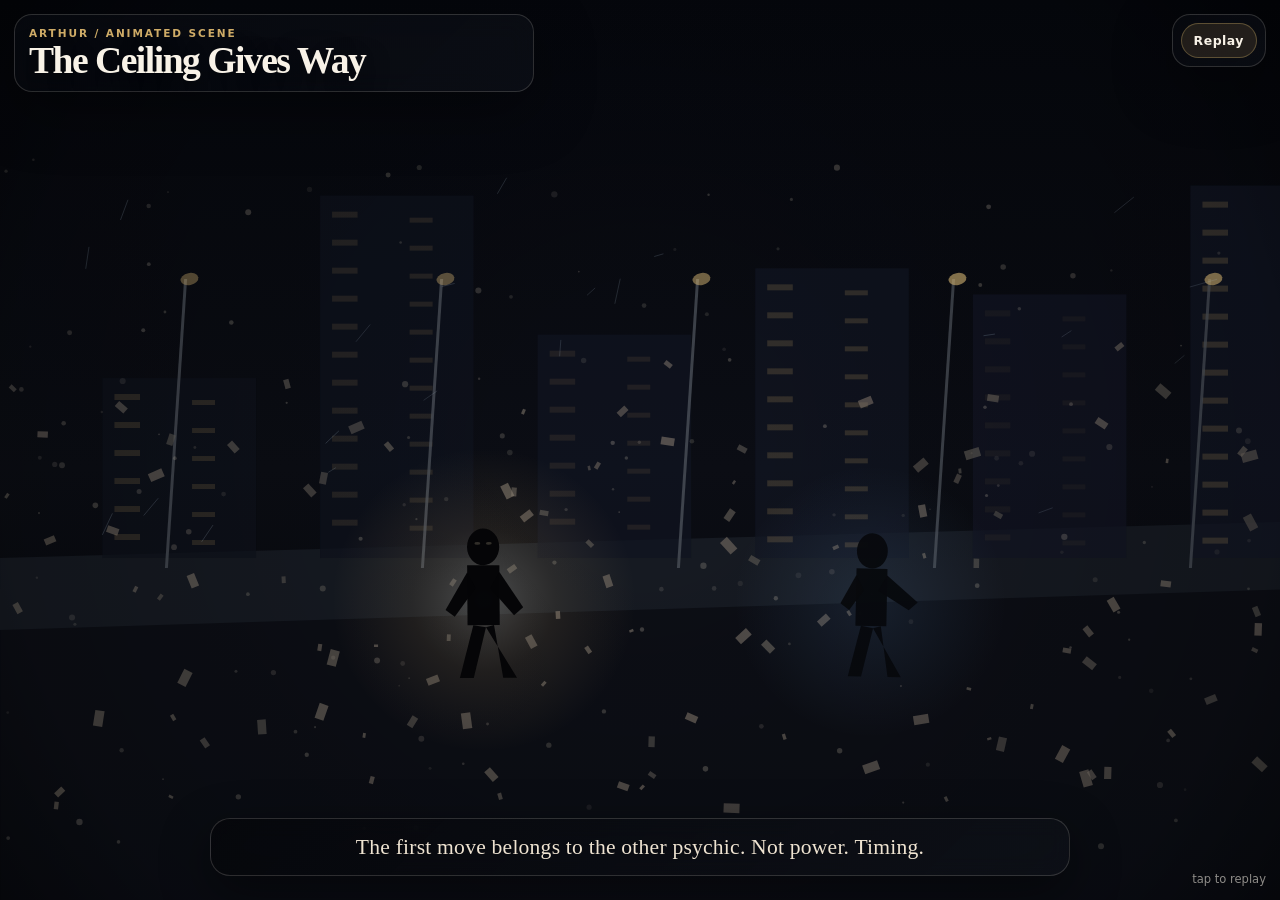
==== animations/arthur-psychic-break.html @ 686fafae "Add Arthur psychic break animation page" ====
<!doctype html>
<html lang="en">
<head>
  <meta charset="utf-8" />
  <meta name="viewport" content="width=device-width, initial-scale=1, viewport-fit=cover" />
  <meta name="theme-color" content="#05060a" />
  <title>Arthur — The Ceiling Gives Way</title>
  <style>
    :root {
      color-scheme: dark;
      --ink: #f8f2e7;
      --muted: #b9ad9c;
      --panel: rgba(7, 9, 14, 0.72);
      --line: rgba(248, 242, 231, 0.16);
      --gold: #d0ad68;
    }

    * { box-sizing: border-box; }

    html, body {
      margin: 0;
      width: 100%;
      min-height: 100%;
      overflow: hidden;
      background: #05060a;
      color: var(--ink);
      font-family: Inter, ui-sans-serif, system-ui, -apple-system, BlinkMacSystemFont, "Segoe UI", sans-serif;
    }

    body {
      touch-action: manipulation;
      user-select: none;
    }

    canvas {
      display: block;
      width: 100vw;
      height: 100vh;
      background: #05060a;
    }

    .hud {
      position: fixed;
      left: max(14px, env(safe-area-inset-left));
      right: max(14px, env(safe-area-inset-right));
      top: max(14px, env(safe-area-inset-top));
      display: flex;
      justify-content: space-between;
      gap: 12px;
      pointer-events: none;
      z-index: 4;
    }

    .title-card,
    .controls {
      border: 1px solid var(--line);
      border-radius: 18px;
      background: linear-gradient(135deg, rgba(8, 10, 16, 0.72), rgba(18, 22, 31, 0.44));
      box-shadow: 0 18px 60px rgba(0, 0, 0, 0.38);
      backdrop-filter: blur(12px);
    }

    .title-card {
      width: min(520px, 72vw);
      padding: 12px 14px;
    }

    .eyebrow {
      margin: 0 0 4px;
      color: var(--gold);
      text-transform: uppercase;
      letter-spacing: 0.18em;
      font-size: 0.66rem;
      font-weight: 800;
    }

    h1 {
      margin: 0;
      font-family: Georgia, "Times New Roman", serif;
      font-size: clamp(1.3rem, 4.8vw, 2.35rem);
      line-height: 0.96;
      letter-spacing: -0.04em;
      text-shadow: 0 8px 24px rgba(0, 0, 0, 0.55);
    }

    .controls {
      align-self: start;
      padding: 8px;
      pointer-events: auto;
      display: flex;
      gap: 8px;
    }

    button {
      appearance: none;
      border: 1px solid rgba(208, 173, 104, 0.34);
      border-radius: 999px;
      padding: 9px 12px;
      color: var(--ink);
      background: rgba(208, 173, 104, 0.13);
      font: inherit;
      font-size: 0.78rem;
      font-weight: 800;
      letter-spacing: 0.04em;
    }

    .caption {
      position: fixed;
      left: 50%;
      bottom: max(24px, env(safe-area-inset-bottom));
      width: min(860px, calc(100vw - 28px));
      transform: translateX(-50%);
      padding: 14px 16px;
      border: 1px solid var(--line);
      border-radius: 20px;
      background: linear-gradient(135deg, rgba(5, 6, 10, 0.74), rgba(18, 21, 29, 0.46));
      color: #eee3d1;
      font-family: Georgia, "Times New Roman", serif;
      font-size: clamp(1.02rem, 3.4vw, 1.35rem);
      line-height: 1.3;
      text-align: center;
      letter-spacing: 0.01em;
      box-shadow: 0 16px 50px rgba(0, 0, 0, 0.45);
      backdrop-filter: blur(10px);
      opacity: 0;
      transition: opacity 420ms ease;
      z-index: 3;
      pointer-events: none;
    }

    .caption.visible { opacity: 1; }

    .tap-note {
      position: fixed;
      right: max(14px, env(safe-area-inset-right));
      bottom: max(14px, env(safe-area-inset-bottom));
      color: rgba(248, 242, 231, 0.56);
      font-size: 0.72rem;
      pointer-events: none;
      z-index: 2;
    }

    @media (max-width: 640px) {
      .hud {
        align-items: flex-start;
      }

      .title-card {
        width: min(72vw, 360px);
        padding: 10px 12px;
      }

      .controls {
        padding: 6px;
      }

      button {
        padding: 8px 10px;
        font-size: 0.72rem;
      }

      .tap-note { display: none; }
    }
  </style>
</head>
<body>
  <canvas id="scene" aria-label="Animated psychic battle scene: Arthur holds back, then the room of the world gives way."></canvas>

  <div class="hud">
    <div class="title-card">
      <p class="eyebrow">Arthur / animated scene</p>
      <h1>The Ceiling Gives Way</h1>
    </div>
    <div class="controls" aria-label="Animation controls">
      <button id="replay" type="button">Replay</button>
    </div>
  </div>

  <div id="caption" class="caption"></div>
  <div class="tap-note">tap to replay</div>

  <script>
    const canvas = document.getElementById("scene");
    const ctx = canvas.getContext("2d", { alpha: false });
    const captionEl = document.getElementById("caption");
    const replayBtn = document.getElementById("replay");

    let width = 0;
    let height = 0;
    let dpr = 1;
    let startedAt = performance.now();
    let lastCaption = "";

    const duration = 32;
    const debris = [];
    const glass = [];
    const dust = [];
    const sparks = [];

    const rand = (min, max) => min + Math.random() * (max - min);
    const clamp = (v, min, max) => Math.max(min, Math.min(max, v));
    const easeInOut = (x) => x < 0.5 ? 2 * x * x : 1 - Math.pow(-2 * x + 2, 2) / 2;
    const easeOut = (x) => 1 - Math.pow(1 - x, 3);
    const easeIn = (x) => x * x * x;
    const pulse = (t, speed = 1) => (Math.sin(t * speed) + 1) / 2;
    const between = (t, a, b) => clamp((t - a) / (b - a), 0, 1);

    function resize() {
      dpr = Math.min(window.devicePixelRatio || 1, 2);
      width = Math.floor(window.innerWidth);
      height = Math.floor(window.innerHeight);
      canvas.width = Math.floor(width * dpr);
      canvas.height = Math.floor(height * dpr);
      canvas.style.width = width + "px";
      canvas.style.height = height + "px";
      ctx.setTransform(dpr, 0, 0, dpr, 0, 0);
      seedScene();
    }

    function seedScene() {
      debris.length = 0;
      glass.length = 0;
      dust.length = 0;
      sparks.length = 0;

      for (let i = 0; i < 130; i++) {
        debris.push({
          x: rand(-0.08, 1.08),
          y: rand(0.42, 0.9),
          base: rand(0.18, 1),
          r: rand(1.2, 4.8),
          a: rand(0, Math.PI * 2),
          spin: rand(-1.6, 1.6),
          lift: rand(0.04, 0.34),
          side: rand(-0.08, 0.08),
          delay: rand(0, 1)
        });
      }

      for (let i = 0; i < 70; i++) {
        glass.push({
          x: rand(0.06, 0.94),
          y: rand(0.2, 0.62),
          len: rand(8, 30),
          a: rand(-0.7, 0.7),
          speed: rand(0.4, 1.4),
          delay: rand(0, 1)
        });
      }

      for (let i = 0; i < 160; i++) {
        dust.push({
          x: rand(0, 1),
          y: rand(0.18, 0.95),
          r: rand(0.8, 3.2),
          speed: rand(0.05, 0.22),
          phase: rand(0, Math.PI * 2),
          opacity: rand(0.08, 0.26)
        });
      }

      for (let i = 0; i < 90; i++) {
        sparks.push({
          x: rand(0.18, 0.92),
          y: rand(0.18, 0.76),
          len: rand(4, 16),
          phase: rand(0, Math.PI * 2),
          speed: rand(1.5, 5),
          hot: Math.random() > 0.35
        });
      }
    }

    function reset() {
      startedAt = performance.now();
      lastCaption = "";
      captionEl.classList.remove("visible");
    }

    window.addEventListener("resize", resize, { passive: true });
    replayBtn.addEventListener("click", reset);
    canvas.addEventListener("click", reset);
    resize();

    function captionFor(t) {
      if (t < 2.2) return "";
      if (t < 6.4) return "The first move belongs to the other psychic. Not power. Timing.";
      if (t < 11.2) return "Arthur gives ground because there are people behind him, glass above him, traffic still moving in the dark.";
      if (t < 16.8) return "The trap tightens. For three seconds it almost looks like winning.";
      if (t < 22.8) return "Then the street understands what Arthur has been doing: holding it together.";
      if (t < 27.8) return "He stops choosing a ceiling.";
      if (t < 31.2) return "The other psychic is still alive because Arthur notices himself in time.";
      return "";
    }

    function setCaption(text) {
      if (text === lastCaption) return;
      lastCaption = text;
      if (!text) {
        captionEl.classList.remove("visible");
        return;
      }
      captionEl.textContent = text;
      captionEl.classList.add("visible");
    }

    function background(t, shakeX, shakeY, rupture) {
      const g = ctx.createLinearGradient(0, 0, 0, height);
      g.addColorStop(0, `rgb(${Math.floor(5 + rupture * 22)}, ${Math.floor(7 + rupture * 18)}, ${Math.floor(13 + rupture * 28)})`);
      g.addColorStop(0.52, `rgb(${Math.floor(11 + rupture * 34)}, ${Math.floor(13 + rupture * 22)}, ${Math.floor(20 + rupture * 36)})`);
      g.addColorStop(1, "#05060a");
      ctx.fillStyle = g;
      ctx.fillRect(0, 0, width, height);

      ctx.save();
      ctx.translate(shakeX * 0.4, shakeY * 0.35);

      const horizon = height * 0.62;
      ctx.fillStyle = "rgba(12, 15, 22, 0.92)";
      ctx.fillRect(0, horizon, width, height - horizon);

      ctx.fillStyle = "rgba(24, 29, 38, 0.84)";
      ctx.beginPath();
      ctx.moveTo(0, horizon);
      ctx.lineTo(width, horizon - height * 0.04);
      ctx.lineTo(width, horizon + height * 0.035);
      ctx.lineTo(0, horizon + height * 0.08);
      ctx.closePath();
      ctx.fill();

      for (let i = 0; i < 6; i++) {
        const x = width * (0.08 + i * 0.17);
        const bh = height * randStable(i, 0.2, 0.48);
        ctx.fillStyle = `rgba(${14 + i}, ${18 + i}, ${28 + i * 2}, 0.72)`;
        ctx.fillRect(x, horizon - bh, width * 0.12, bh);

        const flicker = pulse(t * (2.4 + i * 0.31) + i, 1);
        ctx.fillStyle = `rgba(208, 173, 104, ${0.05 + flicker * 0.15})`;
        for (let y = horizon - bh + 16; y < horizon - 20; y += 28) {
          ctx.fillRect(x + 12, y, width * 0.02, 6);
          ctx.fillRect(x + width * 0.07, y + 6, width * 0.018, 5);
        }
      }

      for (let i = 0; i < 5; i++) {
        const x = width * (0.13 + i * 0.2);
        const broken = between(t, 7 + i * 0.75, 8.7 + i * 0.75);
        const glow = (1 - broken) * (0.38 + pulse(t * 10 + i) * 0.28) + rupture * 0.36;
        ctx.strokeStyle = "rgba(81, 86, 95, 0.72)";
        ctx.lineWidth = 3;
        ctx.beginPath();
        ctx.moveTo(x, horizon + 10);
        ctx.lineTo(x + width * 0.015, height * 0.31);
        ctx.stroke();
        ctx.fillStyle = `rgba(224, 190, 120, ${glow})`;
        ctx.beginPath();
        ctx.ellipse(x + width * 0.018, height * 0.31, 9 + rupture * 16, 6 + rupture * 8, -0.2, 0, Math.PI * 2);
        ctx.fill();
      }

      ctx.restore();
    }

    function randStable(seed, min, max) {
      const n = Math.sin(seed * 999.123) * 43758.5453;
      return min + (n - Math.floor(n)) * (max - min);
    }

    function drawDust(t, pressure, rupture) {
      ctx.save();
      for (const p of dust) {
        const swirl = pressure * 22 + rupture * 70;
        const x = p.x * width + Math.sin(t * p.speed + p.phase) * (18 + swirl);
        const y = p.y * height + Math.cos(t * p.speed * 0.8 + p.phase) * (12 + swirl * 0.4) - rupture * height * 0.1;
        ctx.fillStyle = `rgba(207, 196, 177, ${p.opacity + pressure * 0.08 + rupture * 0.14})`;
        ctx.beginPath();
        ctx.arc(x, y, p.r + rupture * 2, 0, Math.PI * 2);
        ctx.fill();
      }
      ctx.restore();
    }

    function drawDebris(t, pressure, arthurWake, rupture) {
      const cx = width * 0.46;
      const cy = height * 0.6;
      for (const d of debris) {
        const liftStart = clamp((pressure - d.delay * 0.2) / 0.9, 0, 1);
        const lift = easeOut(liftStart);
        const orbit = arthurWake * (0.4 + d.base * 0.8) + rupture * 2.2;
        let x = d.x * width + d.side * width * pressure + Math.sin(t * (0.7 + d.base) + d.a) * orbit * 42;
        let y = d.y * height - lift * d.lift * height + Math.cos(t * (0.8 + d.base) + d.a) * orbit * 28;

        if (arthurWake > 0) {
          const dx = x - cx;
          const dy = y - cy;
          const dist = Math.max(36, Math.hypot(dx, dy));
          const pull = arthurWake * 100;
          const tangent = Math.atan2(dy, dx) + Math.PI / 2;
          x += Math.cos(tangent) * pull * d.base;
          y += Math.sin(tangent) * pull * d.base;
          x += dx / dist * rupture * 130;
          y += dy / dist * rupture * 92;
        }

        ctx.save();
        ctx.translate(x, y);
        ctx.rotate(d.a + t * d.spin + rupture * d.spin * 4);
        ctx.fillStyle = `rgba(${84 + d.base * 55}, ${82 + d.base * 45}, ${78 + d.base * 36}, ${0.55 + pressure * 0.3})`;
        ctx.fillRect(-d.r * 1.7, -d.r, d.r * 3.4, d.r * 2);
        ctx.restore();
      }
    }

    function drawGlass(t, pressure, rupture) {
      ctx.save();
      ctx.lineCap = "round";
      for (const shard of glass) {
        const active = easeOut(clamp((pressure - shard.delay * 0.25) / 0.9, 0, 1));
        if (active <= 0) continue;
        const x = shard.x * width + Math.sin(t * shard.speed + shard.delay * 4) * active * 86;
        const y = shard.y * height + Math.cos(t * shard.speed) * active * 44 - active * 58 - rupture * 160;
        const alpha = 0.12 + active * 0.34 + rupture * 0.2;
        ctx.strokeStyle = `rgba(205, 230, 255, ${alpha})`;
        ctx.lineWidth = 1 + rupture * 1.4;
        ctx.beginPath();
        ctx.moveTo(x, y);
        ctx.lineTo(x + Math.cos(shard.a + t) * shard.len, y + Math.sin(shard.a + t) * shard.len);
        ctx.stroke();
      }
      ctx.restore();
    }

    function drawPsychicLattice(t, trap, rupture) {
      if (trap <= 0) return;
      const ax = width * 0.39;
      const ay = height * 0.58;
      const ox = width * 0.68;
      const oy = height * 0.54;

      ctx.save();
      ctx.globalCompositeOperation = "screen";
      for (let i = 0; i < 11; i++) {
        const p = i / 10;
        const sag = Math.sin(p * Math.PI) * height * (0.09 + rupture * 0.04);
        const jitter = (Math.sin(t * 10 + i) * 3 + rupture * randStable(i + 40, -18, 18)) * trap;
        ctx.strokeStyle = `rgba(129, 184, 255, ${0.08 + trap * 0.16})`;
        ctx.lineWidth = 1 + trap * 2 + rupture * 5;
        ctx.beginPath();
        ctx.moveTo(ox + jitter, oy - i * 7);
        ctx.quadraticCurveTo(width * (0.53 + Math.sin(t + i) * 0.02), height * 0.42 - sag + jitter, ax - jitter * 0.6, ay + i * 6);
        ctx.stroke();
      }
      ctx.restore();
    }

    function drawRings(t, arthurWake, rupture) {
      const cx = width * 0.43;
      const cy = height * 0.58;
      ctx.save();
      ctx.globalCompositeOperation = "screen";
      for (let i = 0; i < 7; i++) {
        const wave = (t * 0.62 + i * 0.14) % 1;
        const radius = (46 + wave * Math.max(width, height) * 0.7) * (0.8 + rupture * 0.6);
        const alpha = (1 - wave) * (arthurWake * 0.12 + rupture * 0.18);
        ctx.strokeStyle = `rgba(236, 225, 204, ${alpha})`;
        ctx.lineWidth = 1 + rupture * 5;
        ctx.beginPath();
        ctx.arc(cx, cy, radius, 0, Math.PI * 2);
        ctx.stroke();
      }
      ctx.restore();
    }

    function drawFigure(x, y, scale, pose, aura, isArthur) {
      ctx.save();
      ctx.translate(x, y);
      ctx.scale(scale, scale);

      if (aura > 0) {
        ctx.globalCompositeOperation = "screen";
        const rg = ctx.createRadialGradient(0, -42, 6, 0, -42, 120 + aura * 100);
        if (isArthur) {
          rg.addColorStop(0, `rgba(255, 248, 224, ${0.18 + aura * 0.38})`);
          rg.addColorStop(0.45, `rgba(210, 173, 104, ${0.08 + aura * 0.24})`);
          rg.addColorStop(1, "rgba(210, 173, 104, 0)");
        } else {
          rg.addColorStop(0, `rgba(119, 181, 255, ${0.1 + aura * 0.24})`);
          rg.addColorStop(1, "rgba(119, 181, 255, 0)");
        }
        ctx.fillStyle = rg;
        ctx.beginPath();
        ctx.arc(0, -42, 120 + aura * 100, 0, Math.PI * 2);
        ctx.fill();
        ctx.globalCompositeOperation = "source-over";
      }

      const lean = pose.lean || 0;
      ctx.rotate(lean);
      ctx.strokeStyle = isArthur ? "rgba(3, 3, 5, 0.96)" : "rgba(6, 8, 12, 0.94)";
      ctx.fillStyle = isArthur ? "rgba(5, 5, 7, 0.98)" : "rgba(8, 10, 14, 0.96)";
      ctx.lineCap = "round";
      ctx.lineJoin = "round";

      ctx.beginPath();
      ctx.ellipse(0, -88, 14, 16, 0, 0, Math.PI * 2);
      ctx.fill();

      ctx.fillRect(-14, -72, 28, 52);
      ctx.beginPath();
      ctx.moveTo(-14, -66);
      ctx.lineTo(-32 - (pose.armBack || 0), -34 + (pose.armY || 0));
      ctx.lineTo(-24 - (pose.armBack || 0), -28 + (pose.armY || 0));
      ctx.lineTo(-7, -52);
      ctx.closePath();
      ctx.fill();
      ctx.beginPath();
      ctx.moveTo(14, -66);
      ctx.lineTo(34 + (pose.armForward || 0), -36 + (pose.armY || 0));
      ctx.lineTo(26 + (pose.armForward || 0), -29 + (pose.armY || 0));
      ctx.lineTo(6, -52);
      ctx.closePath();
      ctx.fill();

      ctx.beginPath();
      ctx.moveTo(-9, -20);
      ctx.lineTo(-20 - (pose.legSlide || 0), 26);
      ctx.lineTo(-8 - (pose.legSlide || 0), 26);
      ctx.lineTo(2, -18);
      ctx.closePath();
      ctx.fill();
      ctx.beginPath();
      ctx.moveTo(9, -20);
      ctx.lineTo(16 + (pose.legBrace || 0), 26);
      ctx.lineTo(28 + (pose.legBrace || 0), 26);
      ctx.lineTo(2, -18);
      ctx.closePath();
      ctx.fill();

      if (isArthur) {
        ctx.globalCompositeOperation = "screen";
        ctx.fillStyle = `rgba(255, 237, 193, ${0.12 + aura * 0.55})`;
        ctx.beginPath();
        ctx.ellipse(-5, -91, 2.4 + aura * 1.2, 1.2, 0, 0, Math.PI * 2);
        ctx.ellipse(5, -91, 2.4 + aura * 1.2, 1.2, 0, 0, Math.PI * 2);
        ctx.fill();
      }

      ctx.restore();
    }

    function drawSparks(t, rupture) {
      if (rupture <= 0.01) return;
      ctx.save();
      ctx.globalCompositeOperation = "screen";
      ctx.lineCap = "round";
      for (const s of sparks) {
        const live = Math.sin(t * s.speed + s.phase) * 0.5 + 0.5;
        const alpha = rupture * live;
        const x = s.x * width + Math.sin(s.phase + t) * rupture * 180;
        const y = s.y * height + Math.cos(s.phase - t * 1.4) * rupture * 120;
        ctx.strokeStyle = s.hot ? `rgba(255, 232, 173, ${alpha})` : `rgba(167, 207, 255, ${alpha * 0.75})`;
        ctx.lineWidth = 1.2 + rupture * 2;
        ctx.beginPath();
        ctx.moveTo(x, y);
        ctx.lineTo(x + Math.cos(s.phase) * s.len * (1 + rupture), y + Math.sin(s.phase) * s.len * (1 + rupture));
        ctx.stroke();
      }
      ctx.restore();
    }

    function drawVignette(t, rupture, whiteout) {
      const grd = ctx.createRadialGradient(width * 0.5, height * 0.5, Math.min(width, height) * 0.1, width * 0.5, height * 0.5, Math.max(width, height) * 0.72);
      grd.addColorStop(0, "rgba(0,0,0,0)");
      grd.addColorStop(0.66, `rgba(0,0,0,${0.2 - rupture * 0.12})`);
      grd.addColorStop(1, `rgba(0,0,0,${0.76 - rupture * 0.36})`);
      ctx.fillStyle = grd;
      ctx.fillRect(0, 0, width, height);

      if (whiteout > 0) {
        ctx.fillStyle = `rgba(255, 248, 232, ${whiteout})`;
        ctx.fillRect(0, 0, width, height);
      }
    }

    function loop(now) {
      let t = ((now - startedAt) / 1000) % duration;
      setCaption(captionFor(t));

      const firstPressure = easeInOut(between(t, 4.2, 11.5));
      const trap = easeInOut(between(t, 9.5, 17.5)) * (1 - between(t, 20, 23));
      const arthurWake = easeInOut(between(t, 15.2, 23.4));
      const rupture = easeInOut(between(t, 21.4, 26.2)) * (1 - easeIn(between(t, 26.2, 29.2)) * 0.7);
      const whiteout = easeInOut(between(t, 24.6, 26.8)) * (1 - easeOut(between(t, 27.1, 30.2)));
      const aftermath = easeOut(between(t, 27.2, 31.2));

      const shakeAmount = firstPressure * 2 + trap * 4 + arthurWake * 6 + rupture * 22;
      const shakeX = Math.sin(t * 37) * shakeAmount + Math.sin(t * 83) * shakeAmount * 0.35;
      const shakeY = Math.cos(t * 31) * shakeAmount * 0.72;

      ctx.save();
      background(t, shakeX, shakeY, rupture);
      ctx.translate(shakeX, shakeY);

      drawDust(t, firstPressure + trap, rupture);
      drawPsychicLattice(t, trap, rupture);
      drawDebris(t, firstPressure + trap * 0.4, arthurWake, rupture);
      drawGlass(t, firstPressure + trap * 0.5, rupture);
      drawRings(t, arthurWake, rupture);

      const ground = height * 0.72;
      const arthurX = width * (0.38 - firstPressure * 0.035 + arthurWake * 0.02);
      const opponentX = width * (0.68 + rupture * 0.04 - aftermath * 0.03);
      const scale = clamp(width / 850, 0.72, 1.15);

      drawFigure(
        arthurX,
        ground,
        scale * (1 + rupture * 0.04),
        {
          lean: -0.12 * firstPressure + 0.08 * arthurWake,
          armBack: 18 * firstPressure - 20 * arthurWake,
          armForward: 8 * firstPressure + 12 * arthurWake,
          armY: 12 * firstPressure - 10 * arthurWake,
          legSlide: 16 * firstPressure,
          legBrace: 12 * firstPressure
        },
        0.12 + arthurWake * 1.6 + rupture * 1.8,
        true
      );

      drawFigure(
        opponentX,
        ground + aftermath * 24,
        scale * (0.96 - aftermath * 0.16),
        {
          lean: 0.02 - rupture * 0.1 + aftermath * 0.4,
          armBack: -4,
          armForward: 8 - aftermath * 20,
          armY: -6 + aftermath * 28,
          legSlide: aftermath * 10,
          legBrace: -aftermath * 12
        },
        firstPressure * 0.6 + trap * 0.8 - aftermath * 0.6,
        false
      );

      drawSparks(t, rupture);

      ctx.restore();
      drawVignette(t, rupture, whiteout);

      requestAnimationFrame(loop);
    }

    requestAnimationFrame(loop);
  </script>
</body>
</html>
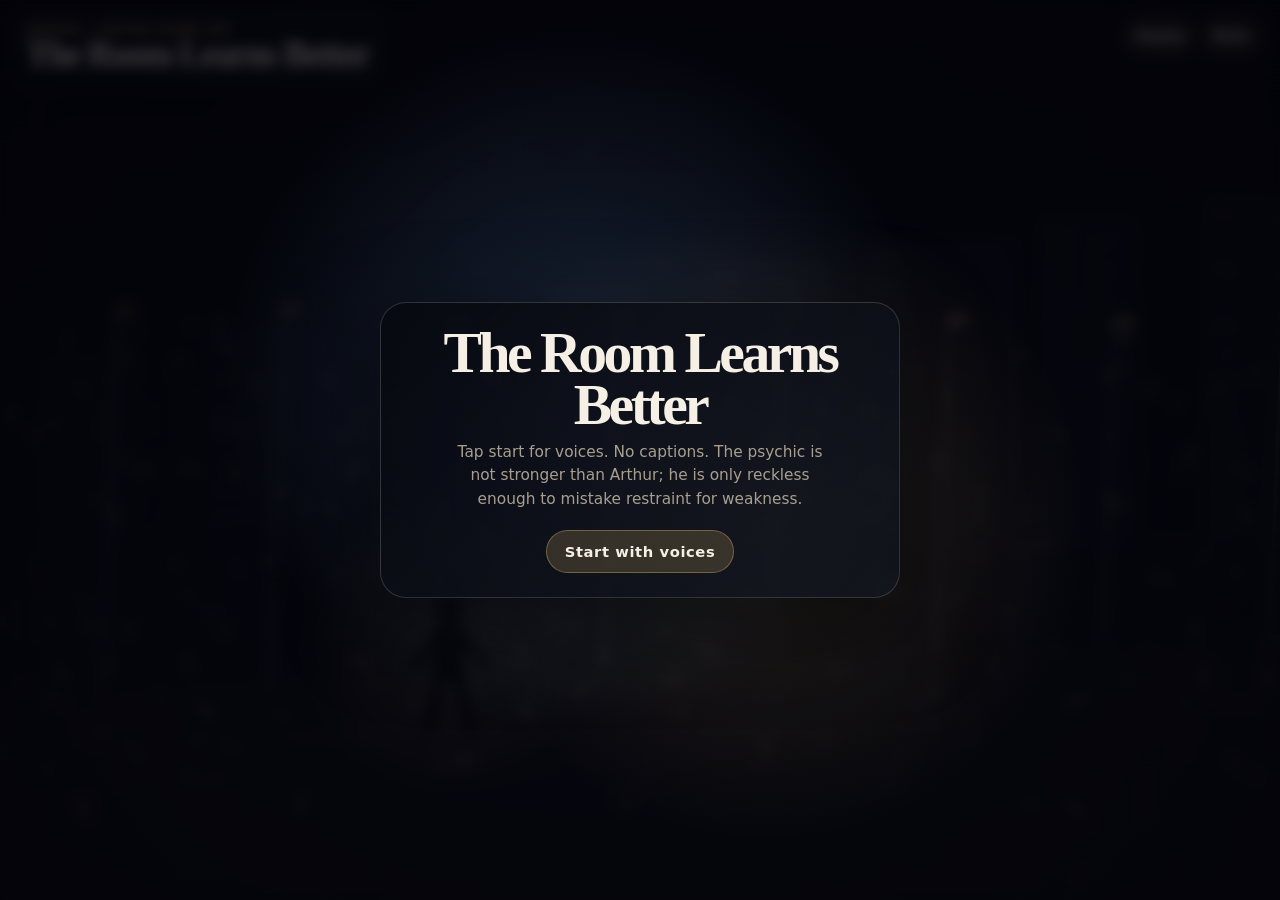
==== commit bde75a00: "Replace Arthur animation with voiced multi-scene version" ====
--- a/animations/arthur-psychic-break.html
+++ b/animations/arthur-psychic-break.html
@@ -3,16 +3,16 @@
 <head>
   <meta charset="utf-8" />
   <meta name="viewport" content="width=device-width, initial-scale=1, viewport-fit=cover" />
-  <meta name="theme-color" content="#05060a" />
-  <title>Arthur — The Ceiling Gives Way</title>
+  <meta name="theme-color" content="#03040a" />
+  <title>Arthur — Voiced Psychic Scene</title>
   <style>
     :root {
       color-scheme: dark;
-      --ink: #f8f2e7;
-      --muted: #b9ad9c;
-      --panel: rgba(7, 9, 14, 0.72);
-      --line: rgba(248, 242, 231, 0.16);
-      --gold: #d0ad68;
+      --ink: #f5efe5;
+      --muted: #a99f90;
+      --line: rgba(245, 239, 229, 0.16);
+      --gold: #d2ad67;
+      --blue: #7db8ff;
     }
 
     * { box-sizing: border-box; }
@@ -22,12 +22,9 @@
       width: 100%;
       min-height: 100%;
       overflow: hidden;
-      background: #05060a;
+      background: #03040a;
       color: var(--ink);
       font-family: Inter, ui-sans-serif, system-ui, -apple-system, BlinkMacSystemFont, "Segoe UI", sans-serif;
-    }
-
-    body {
       touch-action: manipulation;
       user-select: none;
     }
@@ -36,618 +33,599 @@
       display: block;
       width: 100vw;
       height: 100vh;
-      background: #05060a;
-    }
-
-    .hud {
+      background: #03040a;
+    }
+
+    .topbar {
       position: fixed;
-      left: max(14px, env(safe-area-inset-left));
-      right: max(14px, env(safe-area-inset-right));
-      top: max(14px, env(safe-area-inset-top));
+      left: max(12px, env(safe-area-inset-left));
+      right: max(12px, env(safe-area-inset-right));
+      top: max(12px, env(safe-area-inset-top));
+      z-index: 5;
       display: flex;
       justify-content: space-between;
-      gap: 12px;
+      align-items: flex-start;
+      gap: 10px;
       pointer-events: none;
-      z-index: 4;
-    }
-
-    .title-card,
-    .controls {
+    }
+
+    .title {
+      max-width: min(520px, 68vw);
+      padding: 11px 13px;
       border: 1px solid var(--line);
-      border-radius: 18px;
-      background: linear-gradient(135deg, rgba(8, 10, 16, 0.72), rgba(18, 22, 31, 0.44));
-      box-shadow: 0 18px 60px rgba(0, 0, 0, 0.38);
+      border-radius: 17px;
+      background: linear-gradient(135deg, rgba(5, 7, 14, 0.76), rgba(20, 24, 34, 0.42));
       backdrop-filter: blur(12px);
-    }
-
-    .title-card {
-      width: min(520px, 72vw);
-      padding: 12px 14px;
-    }
-
-    .eyebrow {
-      margin: 0 0 4px;
+      box-shadow: 0 14px 46px rgba(0, 0, 0, 0.38);
+    }
+
+    .kicker {
+      margin: 0 0 3px;
       color: var(--gold);
       text-transform: uppercase;
       letter-spacing: 0.18em;
-      font-size: 0.66rem;
-      font-weight: 800;
+      font-size: 0.62rem;
+      font-weight: 900;
     }
 
     h1 {
       margin: 0;
       font-family: Georgia, "Times New Roman", serif;
-      font-size: clamp(1.3rem, 4.8vw, 2.35rem);
-      line-height: 0.96;
+      font-size: clamp(1.25rem, 4.8vw, 2.2rem);
+      line-height: 0.98;
       letter-spacing: -0.04em;
-      text-shadow: 0 8px 24px rgba(0, 0, 0, 0.55);
     }
 
     .controls {
-      align-self: start;
-      padding: 8px;
       pointer-events: auto;
       display: flex;
-      gap: 8px;
+      gap: 7px;
+      padding: 7px;
+      border: 1px solid var(--line);
+      border-radius: 999px;
+      background: rgba(5, 7, 14, 0.7);
+      backdrop-filter: blur(12px);
     }
 
     button {
       appearance: none;
-      border: 1px solid rgba(208, 173, 104, 0.34);
+      border: 1px solid rgba(210, 173, 103, 0.4);
       border-radius: 999px;
-      padding: 9px 12px;
+      padding: 8px 10px;
+      background: rgba(210, 173, 103, 0.13);
       color: var(--ink);
-      background: rgba(208, 173, 104, 0.13);
       font: inherit;
-      font-size: 0.78rem;
-      font-weight: 800;
+      font-size: 0.74rem;
+      font-weight: 850;
       letter-spacing: 0.04em;
     }
 
-    .caption {
+    .gate {
       position: fixed;
-      left: 50%;
-      bottom: max(24px, env(safe-area-inset-bottom));
-      width: min(860px, calc(100vw - 28px));
-      transform: translateX(-50%);
-      padding: 14px 16px;
+      inset: 0;
+      z-index: 8;
+      display: grid;
+      place-items: center;
+      padding: 22px;
+      background:
+        radial-gradient(circle at 45% 42%, rgba(125, 184, 255, 0.17), transparent 22rem),
+        radial-gradient(circle at 60% 58%, rgba(210, 173, 103, 0.15), transparent 20rem),
+        rgba(3, 4, 10, 0.74);
+      backdrop-filter: blur(7px);
+    }
+
+    .gate-card {
+      width: min(520px, 92vw);
+      padding: 24px;
       border: 1px solid var(--line);
-      border-radius: 20px;
-      background: linear-gradient(135deg, rgba(5, 6, 10, 0.74), rgba(18, 21, 29, 0.46));
-      color: #eee3d1;
+      border-radius: 26px;
+      background: linear-gradient(135deg, rgba(7, 9, 16, 0.9), rgba(18, 22, 32, 0.76));
+      box-shadow: 0 24px 90px rgba(0, 0, 0, 0.55);
+      text-align: center;
+    }
+
+    .gate-card h2 {
+      margin: 0 0 10px;
       font-family: Georgia, "Times New Roman", serif;
-      font-size: clamp(1.02rem, 3.4vw, 1.35rem);
-      line-height: 1.3;
-      text-align: center;
-      letter-spacing: 0.01em;
-      box-shadow: 0 16px 50px rgba(0, 0, 0, 0.45);
-      backdrop-filter: blur(10px);
-      opacity: 0;
-      transition: opacity 420ms ease;
-      z-index: 3;
-      pointer-events: none;
-    }
-
-    .caption.visible { opacity: 1; }
-
-    .tap-note {
-      position: fixed;
-      right: max(14px, env(safe-area-inset-right));
-      bottom: max(14px, env(safe-area-inset-bottom));
-      color: rgba(248, 242, 231, 0.56);
-      font-size: 0.72rem;
-      pointer-events: none;
-      z-index: 2;
-    }
+      font-size: clamp(2rem, 9vw, 3.6rem);
+      line-height: 0.9;
+      letter-spacing: -0.06em;
+    }
+
+    .gate-card p {
+      margin: 0 auto 18px;
+      max-width: 38ch;
+      color: var(--muted);
+      line-height: 1.55;
+      font-size: 0.96rem;
+    }
+
+    .start {
+      padding: 12px 18px;
+      font-size: 0.92rem;
+      background: rgba(210, 173, 103, 0.2);
+    }
+
+    .hidden { display: none; }
 
     @media (max-width: 640px) {
-      .hud {
-        align-items: flex-start;
-      }
-
-      .title-card {
-        width: min(72vw, 360px);
-        padding: 10px 12px;
-      }
-
-      .controls {
-        padding: 6px;
-      }
-
-      button {
-        padding: 8px 10px;
-        font-size: 0.72rem;
-      }
-
-      .tap-note { display: none; }
+      .title { max-width: 64vw; padding: 10px 11px; }
+      .controls { padding: 5px; gap: 5px; }
+      button { padding: 7px 9px; font-size: 0.68rem; }
     }
   </style>
 </head>
 <body>
-  <canvas id="scene" aria-label="Animated psychic battle scene: Arthur holds back, then the room of the world gives way."></canvas>
-
-  <div class="hud">
-    <div class="title-card">
-      <p class="eyebrow">Arthur / animated scene</p>
-      <h1>The Ceiling Gives Way</h1>
+  <canvas id="scene" aria-label="Voiced coded animation of Arthur in a psychic confrontation"></canvas>
+
+  <div class="topbar">
+    <div class="title">
+      <p class="kicker">Arthur / voiced scene set</p>
+      <h1>The Room Learns Better</h1>
     </div>
-    <div class="controls" aria-label="Animation controls">
+    <div class="controls">
       <button id="replay" type="button">Replay</button>
+      <button id="mute" type="button">Mute</button>
     </div>
   </div>
 
-  <div id="caption" class="caption"></div>
-  <div class="tap-note">tap to replay</div>
+  <div id="gate" class="gate">
+    <div class="gate-card">
+      <h2>The Room Learns Better</h2>
+      <p>Tap start for voices. No captions. The psychic is not stronger than Arthur; he is only reckless enough to mistake restraint for weakness.</p>
+      <button id="start" class="start" type="button">Start with voices</button>
+    </div>
+  </div>
 
   <script>
     const canvas = document.getElementById("scene");
     const ctx = canvas.getContext("2d", { alpha: false });
-    const captionEl = document.getElementById("caption");
+    const gate = document.getElementById("gate");
+    const startBtn = document.getElementById("start");
     const replayBtn = document.getElementById("replay");
-
-    let width = 0;
-    let height = 0;
-    let dpr = 1;
+    const muteBtn = document.getElementById("mute");
+
+    let W = 0;
+    let H = 0;
+    let DPR = 1;
     let startedAt = performance.now();
-    let lastCaption = "";
-
-    const duration = 32;
+    let running = false;
+    let muted = false;
+    let audioCtx = null;
+    let voiceReady = false;
+    let spoken = new Set();
+
+    const duration = 54;
+    const people = [];
     const debris = [];
-    const glass = [];
-    const dust = [];
-    const sparks = [];
-
-    const rand = (min, max) => min + Math.random() * (max - min);
-    const clamp = (v, min, max) => Math.max(min, Math.min(max, v));
-    const easeInOut = (x) => x < 0.5 ? 2 * x * x : 1 - Math.pow(-2 * x + 2, 2) / 2;
-    const easeOut = (x) => 1 - Math.pow(1 - x, 3);
-    const easeIn = (x) => x * x * x;
-    const pulse = (t, speed = 1) => (Math.sin(t * speed) + 1) / 2;
-    const between = (t, a, b) => clamp((t - a) / (b - a), 0, 1);
+    const rain = [];
+    const lights = [];
+    const papers = [];
+
+    const rand = (a, b) => a + Math.random() * (b - a);
+    const clamp = (v, a, b) => Math.max(a, Math.min(b, v));
+    const lerp = (a, b, p) => a + (b - a) * p;
+    const ease = (p) => p < 0.5 ? 2 * p * p : 1 - Math.pow(-2 * p + 2, 2) / 2;
+    const out = (p) => 1 - Math.pow(1 - p, 3);
+    const inn = (p) => p * p * p;
+    const seg = (t, a, b) => clamp((t - a) / (b - a), 0, 1);
+    const pulse = (t, s = 1) => (Math.sin(t * s) + 1) * 0.5;
+
+    const lines = [
+      { at: 1.3, who: "bystander", text: "Rain's coming sideways. You see that?", rate: 1.03, pitch: 1.12 },
+      { at: 4.0, who: "opponent", text: "Arthur.", rate: 0.82, pitch: 0.72 },
+      { at: 5.4, who: "arthur", text: "No.", rate: 0.86, pitch: 0.82 },
+      { at: 8.6, who: "opponent", text: "You felt the hook. Good.", rate: 0.9, pitch: 0.76 },
+      { at: 10.2, who: "arthur", text: "Move the people first.", rate: 0.94, pitch: 0.84 },
+      { at: 13.6, who: "driver", text: "Everybody back! Back!", rate: 1.16, pitch: 1.03 },
+      { at: 17.1, who: "opponent", text: "Still spending yourself on strangers.", rate: 0.9, pitch: 0.76 },
+      { at: 19.4, who: "arthur", text: "You are standing with them.", rate: 0.84, pitch: 0.82 },
+      { at: 24.1, who: "opponent", text: "Then stop holding the street together.", rate: 0.92, pitch: 0.74 },
+      { at: 28.7, who: "arthur", text: "Fine.", rate: 0.72, pitch: 0.76 },
+      { at: 34.9, who: "opponent", text: "Wait.", rate: 1.04, pitch: 0.88 },
+      { at: 38.5, who: "arthur", text: "Stay down.", rate: 0.78, pitch: 0.78 },
+      { at: 43.6, who: "bystander", text: "What did he do?", rate: 1.08, pitch: 1.16 },
+      { at: 46.2, who: "arthur", text: "Less than he could have.", rate: 0.86, pitch: 0.82 }
+    ];
 
     function resize() {
-      dpr = Math.min(window.devicePixelRatio || 1, 2);
-      width = Math.floor(window.innerWidth);
-      height = Math.floor(window.innerHeight);
-      canvas.width = Math.floor(width * dpr);
-      canvas.height = Math.floor(height * dpr);
-      canvas.style.width = width + "px";
-      canvas.style.height = height + "px";
-      ctx.setTransform(dpr, 0, 0, dpr, 0, 0);
-      seedScene();
-    }
-
-    function seedScene() {
+      DPR = Math.min(devicePixelRatio || 1, 2);
+      W = Math.floor(innerWidth);
+      H = Math.floor(innerHeight);
+      canvas.width = Math.floor(W * DPR);
+      canvas.height = Math.floor(H * DPR);
+      canvas.style.width = W + "px";
+      canvas.style.height = H + "px";
+      ctx.setTransform(DPR, 0, 0, DPR, 0, 0);
+      seed();
+    }
+
+    function seed() {
+      people.length = 0;
       debris.length = 0;
-      glass.length = 0;
-      dust.length = 0;
-      sparks.length = 0;
-
-      for (let i = 0; i < 130; i++) {
+      rain.length = 0;
+      lights.length = 0;
+      papers.length = 0;
+
+      for (let i = 0; i < 9; i++) {
+        people.push({
+          x: rand(0.06, 0.94), y: rand(0.64, 0.78),
+          s: rand(0.56, 0.92), phase: rand(0, 9),
+          dir: Math.random() > 0.5 ? 1 : -1,
+          hurry: rand(0.4, 1.25), color: rand(0, 1)
+        });
+      }
+
+      for (let i = 0; i < 180; i++) {
         debris.push({
-          x: rand(-0.08, 1.08),
-          y: rand(0.42, 0.9),
-          base: rand(0.18, 1),
-          r: rand(1.2, 4.8),
-          a: rand(0, Math.PI * 2),
-          spin: rand(-1.6, 1.6),
-          lift: rand(0.04, 0.34),
-          side: rand(-0.08, 0.08),
-          delay: rand(0, 1)
+          x: rand(-0.08, 1.08), y: rand(0.36, 0.9), r: rand(1.2, 5.8),
+          a: rand(0, Math.PI * 2), spin: rand(-2.8, 2.8), w: rand(0.6, 1.9), d: rand(0, 1)
         });
       }
 
-      for (let i = 0; i < 70; i++) {
-        glass.push({
-          x: rand(0.06, 0.94),
-          y: rand(0.2, 0.62),
-          len: rand(8, 30),
-          a: rand(-0.7, 0.7),
-          speed: rand(0.4, 1.4),
-          delay: rand(0, 1)
-        });
-      }
-
-      for (let i = 0; i < 160; i++) {
-        dust.push({
-          x: rand(0, 1),
-          y: rand(0.18, 0.95),
-          r: rand(0.8, 3.2),
-          speed: rand(0.05, 0.22),
-          phase: rand(0, Math.PI * 2),
-          opacity: rand(0.08, 0.26)
-        });
-      }
-
-      for (let i = 0; i < 90; i++) {
-        sparks.push({
-          x: rand(0.18, 0.92),
-          y: rand(0.18, 0.76),
-          len: rand(4, 16),
-          phase: rand(0, Math.PI * 2),
-          speed: rand(1.5, 5),
-          hot: Math.random() > 0.35
-        });
-      }
-    }
-
-    function reset() {
+      for (let i = 0; i < 140; i++) {
+        rain.push({ x: rand(0, 1), y: rand(0, 1), len: rand(10, 34), speed: rand(0.5, 1.7), d: rand(0, 1) });
+      }
+
+      for (let i = 0; i < 8; i++) lights.push({ x: 0.08 + i * 0.13, h: rand(0.2, 0.38), flick: rand(0, 12) });
+      for (let i = 0; i < 80; i++) papers.push({ x: rand(0.04, 0.96), y: rand(0.38, 0.82), a: rand(0, 6.28), d: rand(0, 1) });
+    }
+
+    addEventListener("resize", resize, { passive: true });
+    resize();
+
+    function reset(withVoice = true) {
       startedAt = performance.now();
-      lastCaption = "";
-      captionEl.classList.remove("visible");
-    }
-
-    window.addEventListener("resize", resize, { passive: true });
-    replayBtn.addEventListener("click", reset);
-    canvas.addEventListener("click", reset);
-    resize();
-
-    function captionFor(t) {
-      if (t < 2.2) return "";
-      if (t < 6.4) return "The first move belongs to the other psychic. Not power. Timing.";
-      if (t < 11.2) return "Arthur gives ground because there are people behind him, glass above him, traffic still moving in the dark.";
-      if (t < 16.8) return "The trap tightens. For three seconds it almost looks like winning.";
-      if (t < 22.8) return "Then the street understands what Arthur has been doing: holding it together.";
-      if (t < 27.8) return "He stops choosing a ceiling.";
-      if (t < 31.2) return "The other psychic is still alive because Arthur notices himself in time.";
-      return "";
-    }
-
-    function setCaption(text) {
-      if (text === lastCaption) return;
-      lastCaption = text;
-      if (!text) {
-        captionEl.classList.remove("visible");
-        return;
-      }
-      captionEl.textContent = text;
-      captionEl.classList.add("visible");
-    }
-
-    function background(t, shakeX, shakeY, rupture) {
-      const g = ctx.createLinearGradient(0, 0, 0, height);
-      g.addColorStop(0, `rgb(${Math.floor(5 + rupture * 22)}, ${Math.floor(7 + rupture * 18)}, ${Math.floor(13 + rupture * 28)})`);
-      g.addColorStop(0.52, `rgb(${Math.floor(11 + rupture * 34)}, ${Math.floor(13 + rupture * 22)}, ${Math.floor(20 + rupture * 36)})`);
-      g.addColorStop(1, "#05060a");
-      ctx.fillStyle = g;
-      ctx.fillRect(0, 0, width, height);
+      spoken.clear();
+      if (speechSynthesis) speechSynthesis.cancel();
+      if (withVoice && running && !muted) primeAudio();
+    }
+
+    replayBtn.onclick = () => reset(true);
+    muteBtn.onclick = () => {
+      muted = !muted;
+      muteBtn.textContent = muted ? "Unmute" : "Mute";
+      if (muted && speechSynthesis) speechSynthesis.cancel();
+    };
+
+    startBtn.onclick = () => {
+      running = true;
+      gate.classList.add("hidden");
+      primeAudio();
+      reset(true);
+    };
+
+    function primeAudio() {
+      if (!audioCtx) audioCtx = new (window.AudioContext || window.webkitAudioContext)();
+      if (audioCtx.state === "suspended") audioCtx.resume();
+      voiceReady = true;
+    }
+
+    function voiceFor(who) {
+      const voices = speechSynthesis.getVoices ? speechSynthesis.getVoices() : [];
+      const english = voices.filter(v => /en/i.test(v.lang || ""));
+      if (!english.length) return null;
+      const lower = english.find(v => /male|david|mark|guy|daniel|fred/i.test(v.name));
+      const bright = english.find(v => /female|zira|samantha|victoria|karen|susan/i.test(v.name));
+      if (who === "arthur") return lower || english[0];
+      if (who === "opponent") return english[1] || lower || english[0];
+      return bright || english[0];
+    }
+
+    function speak(line) {
+      if (muted || !voiceReady || !window.speechSynthesis) return;
+      const u = new SpeechSynthesisUtterance(line.text);
+      u.voice = voiceFor(line.who);
+      u.rate = line.rate;
+      u.pitch = line.pitch;
+      u.volume = line.who === "bystander" || line.who === "driver" ? 0.82 : 1;
+      speechSynthesis.speak(u);
+    }
+
+    function tone(freq, dur, gain = 0.05, type = "sine") {
+      if (muted || !audioCtx) return;
+      const osc = audioCtx.createOscillator();
+      const g = audioCtx.createGain();
+      osc.type = type;
+      osc.frequency.value = freq;
+      g.gain.setValueAtTime(0.0001, audioCtx.currentTime);
+      g.gain.exponentialRampToValueAtTime(gain, audioCtx.currentTime + 0.025);
+      g.gain.exponentialRampToValueAtTime(0.0001, audioCtx.currentTime + dur);
+      osc.connect(g).connect(audioCtx.destination);
+      osc.start();
+      osc.stop(audioCtx.currentTime + dur + 0.03);
+    }
+
+    function handleAudio(t) {
+      if (!running || muted) return;
+      for (const line of lines) {
+        const id = "line" + line.at;
+        if (t >= line.at && !spoken.has(id)) {
+          spoken.add(id);
+          speak(line);
+        }
+      }
+      const bangs = [8.1, 13.2, 23.7, 28.5, 31.4, 36.1];
+      for (const b of bangs) {
+        const id = "bang" + b;
+        if (t >= b && !spoken.has(id)) {
+          spoken.add(id);
+          tone(b > 28 ? 42 : 76, b > 28 ? 1.2 : 0.42, b > 28 ? 0.1 : 0.07, b > 28 ? "sawtooth" : "triangle");
+        }
+      }
+    }
+
+    function bg(t, scene, strain, release, flash) {
+      const sky = ctx.createLinearGradient(0, 0, 0, H);
+      sky.addColorStop(0, `rgb(${Math.floor(4 + release * 45 + flash * 200)}, ${Math.floor(6 + release * 35 + flash * 190)}, ${Math.floor(13 + release * 52 + flash * 170)})`);
+      sky.addColorStop(0.58, `rgb(${Math.floor(9 + release * 36 + flash * 160)}, ${Math.floor(12 + release * 30 + flash * 150)}, ${Math.floor(22 + release * 46 + flash * 140)})`);
+      sky.addColorStop(1, "#03040a");
+      ctx.fillStyle = sky;
+      ctx.fillRect(0, 0, W, H);
+
+      const horizon = H * 0.61;
+      ctx.fillStyle = `rgba(${12 + scene * 2}, ${15 + scene * 2}, ${24 + scene * 2}, 0.96)`;
+      ctx.fillRect(0, horizon, W, H - horizon);
 
       ctx.save();
-      ctx.translate(shakeX * 0.4, shakeY * 0.35);
-
-      const horizon = height * 0.62;
-      ctx.fillStyle = "rgba(12, 15, 22, 0.92)";
-      ctx.fillRect(0, horizon, width, height - horizon);
-
-      ctx.fillStyle = "rgba(24, 29, 38, 0.84)";
+      ctx.translate(-scene * W * 0.045, 0);
+      for (let i = 0; i < 9; i++) {
+        const x = W * (0.03 + i * 0.13);
+        const bw = W * (0.08 + (i % 3) * 0.018);
+        const bh = H * (0.22 + ((i * 17) % 8) * 0.025);
+        ctx.fillStyle = `rgba(${13 + i}, ${17 + i}, ${29 + i}, ${0.68 + strain * 0.12})`;
+        ctx.fillRect(x, horizon - bh, bw, bh);
+        for (let y = horizon - bh + 18; y < horizon - 18; y += 28) {
+          const on = pulse(t * (3 + i * 0.1) + y, 1) > 0.35;
+          ctx.fillStyle = on ? `rgba(218, 181, 101, ${0.08 + strain * 0.18})` : "rgba(218,181,101,0.025)";
+          ctx.fillRect(x + 10, y, bw * 0.18, 5);
+          ctx.fillRect(x + bw * 0.58, y + 6, bw * 0.16, 5);
+        }
+      }
+      ctx.restore();
+
+      for (const l of lights) {
+        const broken = seg(t, 12 + l.x * 8, 13.7 + l.x * 8);
+        const glow = (1 - broken) * (0.22 + pulse(t * 9 + l.flick, 1) * 0.24) + release * 0.32;
+        const x = l.x * W;
+        ctx.strokeStyle = "rgba(98, 103, 112, 0.7)";
+        ctx.lineWidth = 3;
+        ctx.beginPath();
+        ctx.moveTo(x, H * 0.77);
+        ctx.lineTo(x + W * 0.012, H * (0.38 - l.h * 0.1));
+        ctx.stroke();
+        ctx.fillStyle = `rgba(228, 190, 110, ${glow})`;
+        ctx.beginPath();
+        ctx.ellipse(x + W * 0.018, H * (0.38 - l.h * 0.1), 11 + release * 22, 7 + release * 12, -0.15, 0, Math.PI * 2);
+        ctx.fill();
+      }
+
+      ctx.fillStyle = "rgba(20, 22, 28, 0.72)";
       ctx.beginPath();
-      ctx.moveTo(0, horizon);
-      ctx.lineTo(width, horizon - height * 0.04);
-      ctx.lineTo(width, horizon + height * 0.035);
-      ctx.lineTo(0, horizon + height * 0.08);
+      ctx.moveTo(0, H * 0.77);
+      ctx.lineTo(W, H * 0.71);
+      ctx.lineTo(W, H);
+      ctx.lineTo(0, H);
       ctx.closePath();
       ctx.fill();
 
-      for (let i = 0; i < 6; i++) {
-        const x = width * (0.08 + i * 0.17);
-        const bh = height * randStable(i, 0.2, 0.48);
-        ctx.fillStyle = `rgba(${14 + i}, ${18 + i}, ${28 + i * 2}, 0.72)`;
-        ctx.fillRect(x, horizon - bh, width * 0.12, bh);
-
-        const flicker = pulse(t * (2.4 + i * 0.31) + i, 1);
-        ctx.fillStyle = `rgba(208, 173, 104, ${0.05 + flicker * 0.15})`;
-        for (let y = horizon - bh + 16; y < horizon - 20; y += 28) {
-          ctx.fillRect(x + 12, y, width * 0.02, 6);
-          ctx.fillRect(x + width * 0.07, y + 6, width * 0.018, 5);
+      ctx.fillStyle = "rgba(210, 173, 103, 0.1)";
+      for (let i = 0; i < 7; i++) ctx.fillRect(W * (0.06 + i * 0.16), H * 0.81 + Math.sin(i) * 8, W * 0.075, 3);
+    }
+
+    function rainLayer(t, force, release) {
+      ctx.save();
+      ctx.lineCap = "round";
+      for (const r of rain) {
+        const x = ((r.x + t * 0.015 * r.speed + force * 0.08) % 1) * W;
+        const y = ((r.y + t * 0.1 * r.speed) % 1) * H;
+        ctx.strokeStyle = `rgba(188, 212, 236, ${0.12 + force * 0.12 + release * 0.18})`;
+        ctx.lineWidth = 1;
+        ctx.beginPath();
+        ctx.moveTo(x, y);
+        ctx.lineTo(x - r.len * (0.7 + force * 1.8), y + r.len);
+        ctx.stroke();
+      }
+      ctx.restore();
+    }
+
+    function drawPerson(x, y, s, p, kind, aura, fallen = 0) {
+      ctx.save();
+      ctx.translate(x, y);
+      ctx.rotate(fallen * 1.02);
+      ctx.scale(s, s);
+
+      if (aura > 0) {
+        ctx.globalCompositeOperation = "screen";
+        const rg = ctx.createRadialGradient(0, -54, 4, 0, -54, 130 + aura * 90);
+        const warm = kind === "arthur";
+        rg.addColorStop(0, warm ? `rgba(255,242,204,${0.16 + aura * 0.42})` : `rgba(116,181,255,${0.12 + aura * 0.28})`);
+        rg.addColorStop(1, warm ? "rgba(255,220,130,0)" : "rgba(116,181,255,0)");
+        ctx.fillStyle = rg;
+        ctx.beginPath();
+        ctx.arc(0, -54, 130 + aura * 90, 0, Math.PI * 2);
+        ctx.fill();
+        ctx.globalCompositeOperation = "source-over";
+      }
+
+      const body = kind === "arthur" ? "rgba(3,3,5,0.98)" : kind === "opponent" ? "rgba(8,10,17,0.96)" : "rgba(14,17,24,0.9)";
+      ctx.fillStyle = body;
+      ctx.strokeStyle = body;
+      ctx.lineCap = "round";
+      ctx.lineJoin = "round";
+
+      const walk = Math.sin(p) * 8;
+      ctx.beginPath();
+      ctx.ellipse(0, -86, 13, 15, 0, 0, Math.PI * 2);
+      ctx.fill();
+      ctx.fillRect(-14, -71, 28, 53);
+
+      ctx.lineWidth = 8;
+      ctx.beginPath();
+      ctx.moveTo(-9, -62);
+      ctx.lineTo(-28 - walk * 0.4, -34 + walk * 0.15);
+      ctx.moveTo(9, -62);
+      ctx.lineTo(29 + walk * 0.35, -35 - walk * 0.12);
+      ctx.moveTo(-8, -20);
+      ctx.lineTo(-18 - walk * 0.35, 26);
+      ctx.moveTo(8, -20);
+      ctx.lineTo(18 + walk * 0.35, 26);
+      ctx.stroke();
+
+      if (kind === "arthur") {
+        ctx.globalCompositeOperation = "screen";
+        ctx.fillStyle = `rgba(255, 235, 184, ${0.14 + aura * 0.5})`;
+        ctx.beginPath();
+        ctx.ellipse(-4, -90, 2.2 + aura, 1.1, 0, 0, Math.PI * 2);
+        ctx.ellipse(5, -90, 2.2 + aura, 1.1, 0, 0, Math.PI * 2);
+        ctx.fill();
+        ctx.globalCompositeOperation = "source-over";
+      }
+
+      ctx.restore();
+    }
+
+    function bystanders(t, panic, release) {
+      for (let i = 0; i < people.length; i++) {
+        const p = people[i];
+        const flee = out(seg(t, 11 + i * 0.2, 23 + i * 0.18));
+        const side = p.dir * flee * (0.28 + p.hurry * 0.16);
+        const x = (p.x + side + Math.sin(t * 0.55 + p.phase) * 0.012) * W;
+        const y = p.y * H + Math.sin(t * 4 + p.phase) * panic * 8 + release * Math.sin(i) * 28;
+        const fall = i % 4 === 0 ? seg(t, 23, 28) * (1 - seg(t, 36, 43)) * 0.18 : 0;
+        drawPerson(x, y, p.s * (1 - release * 0.05), t * (4 + p.hurry) + p.phase, "civilian", 0, fall);
+      }
+    }
+
+    function debrisLayer(t, strain, release) {
+      const cx = W * 0.43;
+      const cy = H * 0.69;
+      for (const d of debris) {
+        const active = out(seg(t, 8 + d.d * 10, 25 + d.d * 5));
+        const dx0 = (d.x - 0.5) * W;
+        const dy0 = (d.y - 0.6) * H;
+        const orbit = strain * 44 + release * 190;
+        let x = d.x * W + Math.sin(t * (0.9 + d.w) + d.a) * orbit;
+        let y = d.y * H - active * H * (0.09 + d.d * 0.22) + Math.cos(t * (0.7 + d.w) + d.a) * orbit * 0.55;
+        if (release > 0) {
+          const ang = Math.atan2(dy0, dx0) + t * (0.8 + d.w);
+          x = cx + Math.cos(ang) * (80 + d.d * W * 0.58 + release * 80);
+          y = cy + Math.sin(ang) * (55 + d.d * H * 0.38 + release * 60) - release * H * 0.08;
         }
-      }
-
-      for (let i = 0; i < 5; i++) {
-        const x = width * (0.13 + i * 0.2);
-        const broken = between(t, 7 + i * 0.75, 8.7 + i * 0.75);
-        const glow = (1 - broken) * (0.38 + pulse(t * 10 + i) * 0.28) + rupture * 0.36;
-        ctx.strokeStyle = "rgba(81, 86, 95, 0.72)";
-        ctx.lineWidth = 3;
-        ctx.beginPath();
-        ctx.moveTo(x, horizon + 10);
-        ctx.lineTo(x + width * 0.015, height * 0.31);
-        ctx.stroke();
-        ctx.fillStyle = `rgba(224, 190, 120, ${glow})`;
-        ctx.beginPath();
-        ctx.ellipse(x + width * 0.018, height * 0.31, 9 + rupture * 16, 6 + rupture * 8, -0.2, 0, Math.PI * 2);
-        ctx.fill();
-      }
-
-      ctx.restore();
-    }
-
-    function randStable(seed, min, max) {
-      const n = Math.sin(seed * 999.123) * 43758.5453;
-      return min + (n - Math.floor(n)) * (max - min);
-    }
-
-    function drawDust(t, pressure, rupture) {
-      ctx.save();
-      for (const p of dust) {
-        const swirl = pressure * 22 + rupture * 70;
-        const x = p.x * width + Math.sin(t * p.speed + p.phase) * (18 + swirl);
-        const y = p.y * height + Math.cos(t * p.speed * 0.8 + p.phase) * (12 + swirl * 0.4) - rupture * height * 0.1;
-        ctx.fillStyle = `rgba(207, 196, 177, ${p.opacity + pressure * 0.08 + rupture * 0.14})`;
-        ctx.beginPath();
-        ctx.arc(x, y, p.r + rupture * 2, 0, Math.PI * 2);
-        ctx.fill();
-      }
-      ctx.restore();
-    }
-
-    function drawDebris(t, pressure, arthurWake, rupture) {
-      const cx = width * 0.46;
-      const cy = height * 0.6;
-      for (const d of debris) {
-        const liftStart = clamp((pressure - d.delay * 0.2) / 0.9, 0, 1);
-        const lift = easeOut(liftStart);
-        const orbit = arthurWake * (0.4 + d.base * 0.8) + rupture * 2.2;
-        let x = d.x * width + d.side * width * pressure + Math.sin(t * (0.7 + d.base) + d.a) * orbit * 42;
-        let y = d.y * height - lift * d.lift * height + Math.cos(t * (0.8 + d.base) + d.a) * orbit * 28;
-
-        if (arthurWake > 0) {
-          const dx = x - cx;
-          const dy = y - cy;
-          const dist = Math.max(36, Math.hypot(dx, dy));
-          const pull = arthurWake * 100;
-          const tangent = Math.atan2(dy, dx) + Math.PI / 2;
-          x += Math.cos(tangent) * pull * d.base;
-          y += Math.sin(tangent) * pull * d.base;
-          x += dx / dist * rupture * 130;
-          y += dy / dist * rupture * 92;
-        }
-
         ctx.save();
         ctx.translate(x, y);
-        ctx.rotate(d.a + t * d.spin + rupture * d.spin * 4);
-        ctx.fillStyle = `rgba(${84 + d.base * 55}, ${82 + d.base * 45}, ${78 + d.base * 36}, ${0.55 + pressure * 0.3})`;
-        ctx.fillRect(-d.r * 1.7, -d.r, d.r * 3.4, d.r * 2);
+        ctx.rotate(d.a + t * d.spin + release * d.spin * 4);
+        ctx.fillStyle = `rgba(${86 + d.d * 70}, ${82 + d.d * 58}, ${76 + d.d * 45}, ${0.34 + strain * 0.28 + release * 0.28})`;
+        ctx.fillRect(-d.r * 2, -d.r * 0.8, d.r * 4, d.r * 1.6);
         ctx.restore();
       }
     }
 
-    function drawGlass(t, pressure, rupture) {
+    function papersLayer(t, strain, release) {
       ctx.save();
-      ctx.lineCap = "round";
-      for (const shard of glass) {
-        const active = easeOut(clamp((pressure - shard.delay * 0.25) / 0.9, 0, 1));
-        if (active <= 0) continue;
-        const x = shard.x * width + Math.sin(t * shard.speed + shard.delay * 4) * active * 86;
-        const y = shard.y * height + Math.cos(t * shard.speed) * active * 44 - active * 58 - rupture * 160;
-        const alpha = 0.12 + active * 0.34 + rupture * 0.2;
-        ctx.strokeStyle = `rgba(205, 230, 255, ${alpha})`;
-        ctx.lineWidth = 1 + rupture * 1.4;
-        ctx.beginPath();
-        ctx.moveTo(x, y);
-        ctx.lineTo(x + Math.cos(shard.a + t) * shard.len, y + Math.sin(shard.a + t) * shard.len);
-        ctx.stroke();
+      for (const p of papers) {
+        const active = out(seg(t, 6 + p.d * 5, 17 + p.d * 5));
+        const x = p.x * W + Math.sin(t * 1.6 + p.a) * (30 + strain * 130 + release * 200);
+        const y = p.y * H - active * (40 + p.d * 130) - release * H * 0.12 + Math.cos(t * 1.2 + p.a) * 30;
+        ctx.translate(x, y);
+        ctx.rotate(p.a + t * (0.8 + p.d) + release * 5);
+        ctx.fillStyle = `rgba(225, 219, 204, ${0.14 + strain * 0.25 + release * 0.25})`;
+        ctx.fillRect(-7, -4, 14, 8);
+        ctx.setTransform(DPR, 0, 0, DPR, 0, 0);
       }
       ctx.restore();
     }
 
-    function drawPsychicLattice(t, trap, rupture) {
-      if (trap <= 0) return;
-      const ax = width * 0.39;
-      const ay = height * 0.58;
-      const ox = width * 0.68;
-      const oy = height * 0.54;
-
+    function psychicLines(t, trap, release) {
+      if (trap <= 0.01 && release <= 0.01) return;
+      const ax = W * 0.39;
+      const ay = H * 0.68;
+      const ox = W * 0.67;
+      const oy = H * 0.66;
       ctx.save();
       ctx.globalCompositeOperation = "screen";
-      for (let i = 0; i < 11; i++) {
-        const p = i / 10;
-        const sag = Math.sin(p * Math.PI) * height * (0.09 + rupture * 0.04);
-        const jitter = (Math.sin(t * 10 + i) * 3 + rupture * randStable(i + 40, -18, 18)) * trap;
-        ctx.strokeStyle = `rgba(129, 184, 255, ${0.08 + trap * 0.16})`;
-        ctx.lineWidth = 1 + trap * 2 + rupture * 5;
+      for (let i = 0; i < 16; i++) {
+        const q = i / 15;
+        const wob = Math.sin(t * 8 + i) * (5 + release * 26);
+        ctx.strokeStyle = `rgba(${130 + release * 100}, ${184 + release * 55}, ${255}, ${trap * 0.13 + release * 0.18})`;
+        ctx.lineWidth = 1 + trap * 2 + release * 5;
         ctx.beginPath();
-        ctx.moveTo(ox + jitter, oy - i * 7);
-        ctx.quadraticCurveTo(width * (0.53 + Math.sin(t + i) * 0.02), height * 0.42 - sag + jitter, ax - jitter * 0.6, ay + i * 6);
+        ctx.moveTo(ox + wob, oy - i * 5);
+        ctx.quadraticCurveTo(W * (0.52 + Math.sin(i + t) * 0.05), H * (0.44 + q * 0.08) + wob, ax - wob, ay + i * 4);
         ctx.stroke();
       }
       ctx.restore();
     }
 
-    function drawRings(t, arthurWake, rupture) {
-      const cx = width * 0.43;
-      const cy = height * 0.58;
+    function shockwaves(t, release) {
+      if (release <= 0.01) return;
+      const cx = W * 0.41;
+      const cy = H * 0.68;
       ctx.save();
       ctx.globalCompositeOperation = "screen";
-      for (let i = 0; i < 7; i++) {
-        const wave = (t * 0.62 + i * 0.14) % 1;
-        const radius = (46 + wave * Math.max(width, height) * 0.7) * (0.8 + rupture * 0.6);
-        const alpha = (1 - wave) * (arthurWake * 0.12 + rupture * 0.18);
-        ctx.strokeStyle = `rgba(236, 225, 204, ${alpha})`;
-        ctx.lineWidth = 1 + rupture * 5;
+      for (let i = 0; i < 8; i++) {
+        const q = (t * 0.35 + i * 0.13) % 1;
+        ctx.strokeStyle = `rgba(255, 239, 206, ${(1 - q) * release * 0.22})`;
+        ctx.lineWidth = 1 + release * 6;
         ctx.beginPath();
-        ctx.arc(cx, cy, radius, 0, Math.PI * 2);
+        ctx.arc(cx, cy, q * Math.max(W, H) * 0.82, 0, Math.PI * 2);
         ctx.stroke();
       }
       ctx.restore();
     }
 
-    function drawFigure(x, y, scale, pose, aura, isArthur) {
+    function figures(t, strain, trap, release, aftermath) {
+      const baseY = H * 0.78;
+      const arthurStep = out(seg(t, 0, 7)) * 0.09 - strain * 0.025 + release * 0.015;
+      const arthurX = W * (0.31 + arthurStep);
+      const opponentAdvance = out(seg(t, 3, 13)) * -0.07 + release * 0.055;
+      const opponentFall = out(seg(t, 31, 37)) * (1 - seg(t, 45, 52));
+      const opponentX = W * (0.76 + opponentAdvance);
+      const scale = clamp(W / 840, 0.68, 1.1);
+      drawPerson(arthurX, baseY - release * 18, scale * (1 + release * 0.03), t * (release > 0 ? 0.8 : 1.8), "arthur", 0.1 + release * 1.65 + seg(t, 27, 34) * 0.9, 0);
+      drawPerson(opponentX, baseY + opponentFall * 22, scale * 0.96, t * 1.1, "opponent", trap * 0.8 * (1 - opponentFall), opponentFall);
+    }
+
+    function scanlines(release, flash) {
+      ctx.fillStyle = `rgba(255,255,255,${flash})`;
+      if (flash > 0) ctx.fillRect(0, 0, W, H);
+      const vign = ctx.createRadialGradient(W * 0.5, H * 0.5, Math.min(W, H) * 0.12, W * 0.5, H * 0.5, Math.max(W, H) * 0.76);
+      vign.addColorStop(0, "rgba(0,0,0,0)");
+      vign.addColorStop(1, `rgba(0,0,0,${0.72 - release * 0.38})`);
+      ctx.fillStyle = vign;
+      ctx.fillRect(0, 0, W, H);
+      ctx.fillStyle = "rgba(255,255,255,0.025)";
+      for (let y = 0; y < H; y += 4) ctx.fillRect(0, y, W, 1);
+    }
+
+    function loop(now) {
+      const t = ((now - startedAt) / 1000) % duration;
+      handleAudio(t);
+
+      const scene = Math.floor(t / 13.5);
+      const strain = ease(seg(t, 7, 27)) * (1 - seg(t, 36, 44) * 0.45);
+      const trap = ease(seg(t, 9, 26)) * (1 - seg(t, 29, 35));
+      const release = ease(seg(t, 27.5, 35.5)) * (1 - out(seg(t, 39, 50)) * 0.58);
+      const aftermath = out(seg(t, 38, 53));
+      const flash = ease(seg(t, 32.2, 33.4)) * (1 - out(seg(t, 33.4, 35.2))) * 0.75;
+      const panic = ease(seg(t, 11, 25));
+
+      const shake = strain * 2.5 + trap * 4.5 + release * 24 + flash * 20;
+      const sx = Math.sin(t * 37) * shake + Math.sin(t * 83) * shake * 0.3;
+      const sy = Math.cos(t * 31) * shake * 0.65;
+
+      bg(t, scene, strain, release, flash);
       ctx.save();
-      ctx.translate(x, y);
-      ctx.scale(scale, scale);
-
-      if (aura > 0) {
-        ctx.globalCompositeOperation = "screen";
-        const rg = ctx.createRadialGradient(0, -42, 6, 0, -42, 120 + aura * 100);
-        if (isArthur) {
-          rg.addColorStop(0, `rgba(255, 248, 224, ${0.18 + aura * 0.38})`);
-          rg.addColorStop(0.45, `rgba(210, 173, 104, ${0.08 + aura * 0.24})`);
-          rg.addColorStop(1, "rgba(210, 173, 104, 0)");
-        } else {
-          rg.addColorStop(0, `rgba(119, 181, 255, ${0.1 + aura * 0.24})`);
-          rg.addColorStop(1, "rgba(119, 181, 255, 0)");
-        }
-        ctx.fillStyle = rg;
-        ctx.beginPath();
-        ctx.arc(0, -42, 120 + aura * 100, 0, Math.PI * 2);
-        ctx.fill();
-        ctx.globalCompositeOperation = "source-over";
-      }
-
-      const lean = pose.lean || 0;
-      ctx.rotate(lean);
-      ctx.strokeStyle = isArthur ? "rgba(3, 3, 5, 0.96)" : "rgba(6, 8, 12, 0.94)";
-      ctx.fillStyle = isArthur ? "rgba(5, 5, 7, 0.98)" : "rgba(8, 10, 14, 0.96)";
-      ctx.lineCap = "round";
-      ctx.lineJoin = "round";
-
-      ctx.beginPath();
-      ctx.ellipse(0, -88, 14, 16, 0, 0, Math.PI * 2);
-      ctx.fill();
-
-      ctx.fillRect(-14, -72, 28, 52);
-      ctx.beginPath();
-      ctx.moveTo(-14, -66);
-      ctx.lineTo(-32 - (pose.armBack || 0), -34 + (pose.armY || 0));
-      ctx.lineTo(-24 - (pose.armBack || 0), -28 + (pose.armY || 0));
-      ctx.lineTo(-7, -52);
-      ctx.closePath();
-      ctx.fill();
-      ctx.beginPath();
-      ctx.moveTo(14, -66);
-      ctx.lineTo(34 + (pose.armForward || 0), -36 + (pose.armY || 0));
-      ctx.lineTo(26 + (pose.armForward || 0), -29 + (pose.armY || 0));
-      ctx.lineTo(6, -52);
-      ctx.closePath();
-      ctx.fill();
-
-      ctx.beginPath();
-      ctx.moveTo(-9, -20);
-      ctx.lineTo(-20 - (pose.legSlide || 0), 26);
-      ctx.lineTo(-8 - (pose.legSlide || 0), 26);
-      ctx.lineTo(2, -18);
-      ctx.closePath();
-      ctx.fill();
-      ctx.beginPath();
-      ctx.moveTo(9, -20);
-      ctx.lineTo(16 + (pose.legBrace || 0), 26);
-      ctx.lineTo(28 + (pose.legBrace || 0), 26);
-      ctx.lineTo(2, -18);
-      ctx.closePath();
-      ctx.fill();
-
-      if (isArthur) {
-        ctx.globalCompositeOperation = "screen";
-        ctx.fillStyle = `rgba(255, 237, 193, ${0.12 + aura * 0.55})`;
-        ctx.beginPath();
-        ctx.ellipse(-5, -91, 2.4 + aura * 1.2, 1.2, 0, 0, Math.PI * 2);
-        ctx.ellipse(5, -91, 2.4 + aura * 1.2, 1.2, 0, 0, Math.PI * 2);
-        ctx.fill();
-      }
-
+      ctx.translate(sx, sy);
+      rainLayer(t, strain + panic * 0.4, release);
+      bystanders(t, panic, release);
+      psychicLines(t, trap, release);
+      papersLayer(t, strain, release);
+      debrisLayer(t, strain, release);
+      shockwaves(t, release);
+      figures(t, strain, trap, release, aftermath);
       ctx.restore();
-    }
-
-    function drawSparks(t, rupture) {
-      if (rupture <= 0.01) return;
-      ctx.save();
-      ctx.globalCompositeOperation = "screen";
-      ctx.lineCap = "round";
-      for (const s of sparks) {
-        const live = Math.sin(t * s.speed + s.phase) * 0.5 + 0.5;
-        const alpha = rupture * live;
-        const x = s.x * width + Math.sin(s.phase + t) * rupture * 180;
-        const y = s.y * height + Math.cos(s.phase - t * 1.4) * rupture * 120;
-        ctx.strokeStyle = s.hot ? `rgba(255, 232, 173, ${alpha})` : `rgba(167, 207, 255, ${alpha * 0.75})`;
-        ctx.lineWidth = 1.2 + rupture * 2;
-        ctx.beginPath();
-        ctx.moveTo(x, y);
-        ctx.lineTo(x + Math.cos(s.phase) * s.len * (1 + rupture), y + Math.sin(s.phase) * s.len * (1 + rupture));
-        ctx.stroke();
-      }
-      ctx.restore();
-    }
-
-    function drawVignette(t, rupture, whiteout) {
-      const grd = ctx.createRadialGradient(width * 0.5, height * 0.5, Math.min(width, height) * 0.1, width * 0.5, height * 0.5, Math.max(width, height) * 0.72);
-      grd.addColorStop(0, "rgba(0,0,0,0)");
-      grd.addColorStop(0.66, `rgba(0,0,0,${0.2 - rupture * 0.12})`);
-      grd.addColorStop(1, `rgba(0,0,0,${0.76 - rupture * 0.36})`);
-      ctx.fillStyle = grd;
-      ctx.fillRect(0, 0, width, height);
-
-      if (whiteout > 0) {
-        ctx.fillStyle = `rgba(255, 248, 232, ${whiteout})`;
-        ctx.fillRect(0, 0, width, height);
-      }
-    }
-
-    function loop(now) {
-      let t = ((now - startedAt) / 1000) % duration;
-      setCaption(captionFor(t));
-
-      const firstPressure = easeInOut(between(t, 4.2, 11.5));
-      const trap = easeInOut(between(t, 9.5, 17.5)) * (1 - between(t, 20, 23));
-      const arthurWake = easeInOut(between(t, 15.2, 23.4));
-      const rupture = easeInOut(between(t, 21.4, 26.2)) * (1 - easeIn(between(t, 26.2, 29.2)) * 0.7);
-      const whiteout = easeInOut(between(t, 24.6, 26.8)) * (1 - easeOut(between(t, 27.1, 30.2)));
-      const aftermath = easeOut(between(t, 27.2, 31.2));
-
-      const shakeAmount = firstPressure * 2 + trap * 4 + arthurWake * 6 + rupture * 22;
-      const shakeX = Math.sin(t * 37) * shakeAmount + Math.sin(t * 83) * shakeAmount * 0.35;
-      const shakeY = Math.cos(t * 31) * shakeAmount * 0.72;
-
-      ctx.save();
-      background(t, shakeX, shakeY, rupture);
-      ctx.translate(shakeX, shakeY);
-
-      drawDust(t, firstPressure + trap, rupture);
-      drawPsychicLattice(t, trap, rupture);
-      drawDebris(t, firstPressure + trap * 0.4, arthurWake, rupture);
-      drawGlass(t, firstPressure + trap * 0.5, rupture);
-      drawRings(t, arthurWake, rupture);
-
-      const ground = height * 0.72;
-      const arthurX = width * (0.38 - firstPressure * 0.035 + arthurWake * 0.02);
-      const opponentX = width * (0.68 + rupture * 0.04 - aftermath * 0.03);
-      const scale = clamp(width / 850, 0.72, 1.15);
-
-      drawFigure(
-        arthurX,
-        ground,
-        scale * (1 + rupture * 0.04),
-        {
-          lean: -0.12 * firstPressure + 0.08 * arthurWake,
-          armBack: 18 * firstPressure - 20 * arthurWake,
-          armForward: 8 * firstPressure + 12 * arthurWake,
-          armY: 12 * firstPressure - 10 * arthurWake,
-          legSlide: 16 * firstPressure,
-          legBrace: 12 * firstPressure
-        },
-        0.12 + arthurWake * 1.6 + rupture * 1.8,
-        true
-      );
-
-      drawFigure(
-        opponentX,
-        ground + aftermath * 24,
-        scale * (0.96 - aftermath * 0.16),
-        {
-          lean: 0.02 - rupture * 0.1 + aftermath * 0.4,
-          armBack: -4,
-          armForward: 8 - aftermath * 20,
-          armY: -6 + aftermath * 28,
-          legSlide: aftermath * 10,
-          legBrace: -aftermath * 12
-        },
-        firstPressure * 0.6 + trap * 0.8 - aftermath * 0.6,
-        false
-      );
-
-      drawSparks(t, rupture);
-
-      ctx.restore();
-      drawVignette(t, rupture, whiteout);
+      scanlines(release, flash);
 
       requestAnimationFrame(loop);
     }
